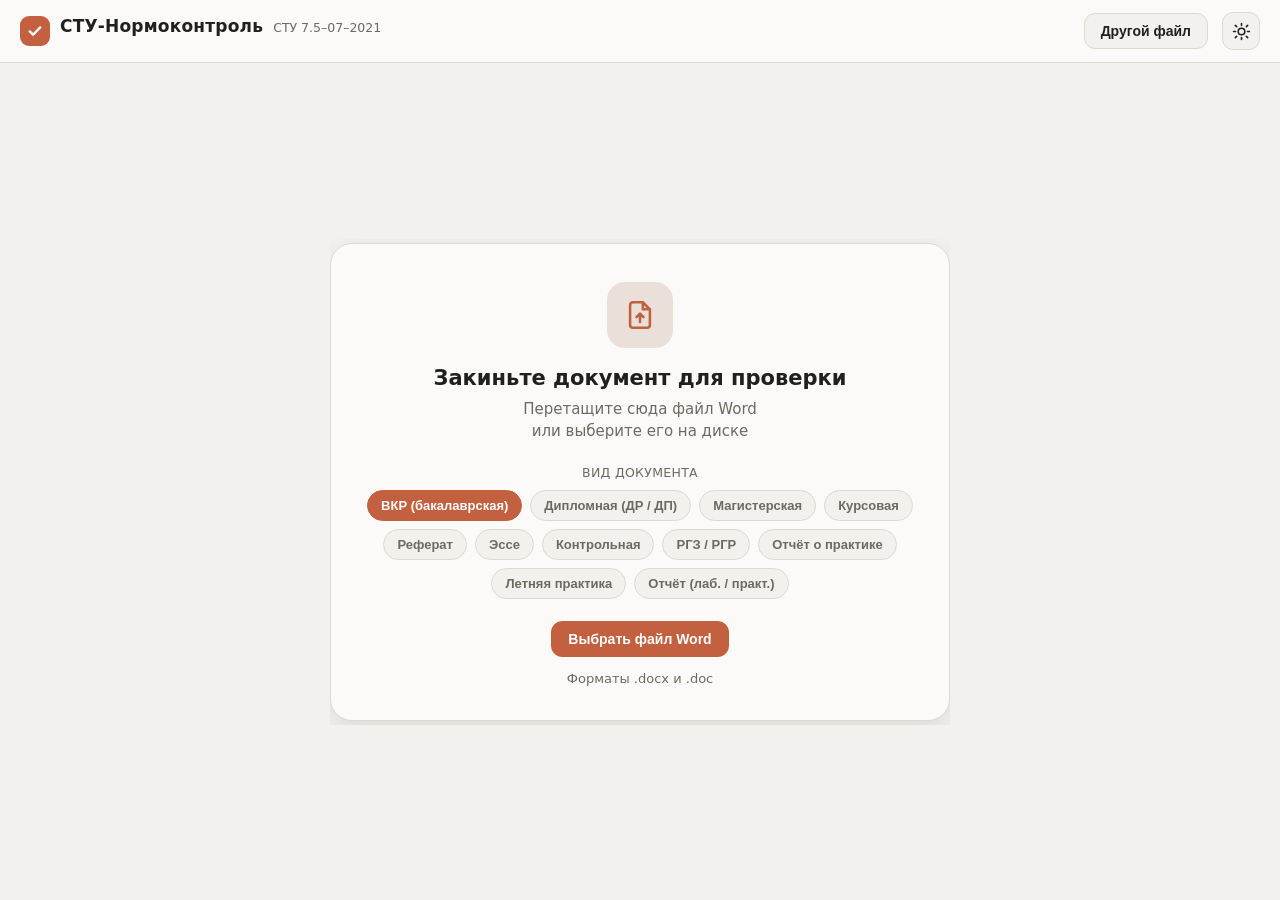
==== index.html @ 673c90f5 "Автоисправление регистра в перечислениях, проверка точки в конце записи источника" ====
<!DOCTYPE html>
<html lang="ru" data-theme="light">
<head>
  <meta charset="UTF-8" />
  <meta name="viewport" content="width=device-width, initial-scale=1.0" />
  <title>СТУ-Нормоконтроль</title>
  <link rel="icon" type="image/svg+xml" href="favicon.svg" />
  <link rel="icon" type="image/svg+xml" href="data:image/svg+xml,%3Csvg%20xmlns='http://www.w3.org/2000/svg'%20viewBox='0%200%2064%2064'%3E%3Crect%20x='2'%20y='2'%20width='60'%20height='60'%20rx='15'%20fill='%23C2603F'/%3E%3Cpath%20d='M18%2033.5%2027.5%2043%2046%2021'%20fill='none'%20stroke='%23fff'%20stroke-width='7.5'%20stroke-linecap='round'%20stroke-linejoin='round'/%3E%3C/svg%3E" />
  <link rel="apple-touch-icon" href="favicon.svg" />
  <link rel="stylesheet" href="css/styles.css" />
</head>
<body>
  <div class="app">
    <!-- ============================================================ топбар -->
    <header class="topbar">
      <div class="brand">
        <span class="logo" aria-hidden="true">
          <svg viewBox="0 0 24 24" fill="none" stroke="currentColor" stroke-width="3.2" stroke-linecap="round" stroke-linejoin="round"><path d="M5 12.6l4.4 4.4L19 7.2"></path></svg>
        </span>
        <h1>СТУ-Нормоконтроль</h1>
        <span class="sub">СТУ 7.5–07–2021</span>
      </div>
      <div class="spacer"></div>
      <span class="file-name" id="topfile"></span>
      <button class="btn" id="back-btn" title="Вернуться к началу" style="display:none">← Новый документ</button>
      <button class="btn" id="new-btn" title="Проверить другой файл">Другой файл</button>
      <button class="btn primary" id="fix-btn" title="Исправить и скачать .docx" style="display:none">Исправить .docx</button>
      <button class="btn" id="report-btn" title="Скачать отчёт о замечаниях" style="display:none">Отчёт</button>
      <button class="icon-btn" id="theme-btn" title="Сменить тему">
        <svg id="ico-sun" viewBox="0 0 24 24" fill="none" stroke="currentColor" stroke-width="2" stroke-linecap="round">
          <circle cx="12" cy="12" r="4.2"></circle>
          <path d="M12 2v2.4M12 19.6V22M4.2 4.2l1.7 1.7M18.1 18.1l1.7 1.7M2 12h2.4M19.6 12H22M4.2 19.8l1.7-1.7M18.1 5.9l1.7-1.7"></path>
        </svg>
        <svg id="ico-moon" viewBox="0 0 24 24" fill="none" stroke="currentColor" stroke-width="2" stroke-linecap="round" style="display:none">
          <path d="M21 12.8A9 9 0 1 1 11.2 3a7 7 0 0 0 9.8 9.8Z"></path>
        </svg>
      </button>
    </header>

    <!-- ==================================================== стартовый экран -->
    <section class="screen" id="screen-start">
      <div class="drop-layer">
        <div class="drop-col">
          <div class="drop-card" id="drop-card">
          <div class="drop-icon">
            <svg viewBox="0 0 24 24" fill="none" stroke="currentColor" stroke-width="1.8" stroke-linecap="round" stroke-linejoin="round">
              <path d="M14 3v5h5"></path>
              <path d="M14 3H7a2 2 0 0 0-2 2v14a2 2 0 0 0 2 2h10a2 2 0 0 0 2-2V8Z"></path>
              <path d="M12 17v-6M9.5 13.5 12 11l2.5 2.5"></path>
            </svg>
          </div>
          <h2 class="drop-title">Закиньте документ для проверки</h2>
          <p class="drop-text">Перетащите сюда файл Word<br>или выберите его на диске</p>
          <div class="types" id="type-chips">
            <span class="types-label">Вид документа</span>
          </div>
          <button class="btn primary" id="pick-btn">Выбрать файл Word</button>
          <div class="drop-hint-inline">Форматы .docx и .doc</div>
          <input type="file" id="file-input" accept=".docx,.doc" hidden />
          </div>
          <div class="history-card" id="history-card" style="display:none">
            <div class="history-head">
              <span class="history-title">История проверок</span>
              <button class="history-clear" id="history-clear" title="Очистить историю">Очистить</button>
            </div>
            <div id="history-list"></div>
          </div>
        </div>
      </div>
    </section>

    <!-- ======================================================== обработка -->
    <section class="screen" id="screen-processing" style="display:none">
      <div class="drop-layer">
        <div class="flow-card">
          <div class="flow-head">
            <div class="wave-ico"><span></span><span></span><span></span><span></span><span></span></div>
            <div>
              <h2>Обработка документа</h2>
              <div class="fname" id="proc-name"></div>
            </div>
          </div>
          <div class="progress"><i id="proc-bar"></i></div>
          <ul class="steps" id="proc-steps"></ul>
        </div>
      </div>
    </section>

    <!-- ======================================================= результат -->
    <section class="workspace" id="workspace">
      <aside class="panel left" id="panel-left">
        <div class="panel-head" id="head-left">
          <span class="panel-title">Замечания</span>
          <button class="panel-toggle" data-side="left" title="Свернуть / развернуть">‹</button>
        </div>
        <div class="panel-body">
          <div class="summary">
            <div class="sum-card err"><b id="sum-err">0</b><span>ошибки</span></div>
            <div class="sum-card warn"><b id="sum-warn">0</b><span>предупр.</span></div>
            <div class="sum-card info"><b id="sum-info">0</b><span>инфо</span></div>
          </div>
          <div class="filters">
            <span class="filter-chip active" data-level="all">Все</span>
            <span class="filter-chip" data-level="error">Ошибки</span>
            <span class="filter-chip" data-level="warning">Предупреждения</span>
            <span class="filter-chip" data-level="info">Инфо</span>
            <span class="filter-chip" data-level="ai">ИИ</span>
          </div>
          <div class="find-list" id="find-list"></div>
        </div>
      </aside>

      <main class="viewer" id="viewer"></main>

      <aside class="panel right" id="panel-right">
        <div class="panel-head" id="head-right">
          <span class="panel-title">Листы</span>
          <button class="panel-toggle" data-side="right" title="Свернуть / развернуть">›</button>
        </div>
        <div class="panel-body">
          <div class="file-meta" id="file-meta"></div>
          <div id="page-list"></div>
        </div>
      </aside>
    </section>
  </div>

  <!-- ================================================== исправление .docx -->
  <div class="modal-backdrop" id="fix-dialog" style="display:none">
    <div class="modal">
      <h3>Исправить и скачать .docx</h3>
      <p class="modal-hint">Word откроет файл штатно; исправляется только word/document.xml.</p>
      <label class="opt"><input type="checkbox" id="opt-font" checked> Шрифт Times New Roman, 14</label>
      <label class="opt"><input type="checkbox" id="opt-align" checked> Выравнивание по ширине</label>
      <label class="opt"><input type="checkbox" id="opt-indent" checked> Абзацный отступ 12,5 мм</label>
      <label class="opt"><input type="checkbox" id="opt-spacing" checked> Межстрочный интервал 1,0 / 1,5</label>
      <label class="opt"><input type="checkbox" id="opt-page" checked> Формат А4 и поля</label>
      <label class="opt"><input type="checkbox" id="opt-dash" checked> Тире в диапазонах чисел</label>
      <label class="opt"><input type="checkbox" id="opt-text" checked> Пробелы и знаки препинания</label>
      <label class="opt"><input type="checkbox" id="opt-emph" checked> Подчёркивание, цвет и лишние прописные</label>
      <label class="opt"><input type="checkbox" id="opt-toc" checked> Содержание: номера страниц и регистр</label>
      <div class="modal-actions">
        <button class="btn" id="fix-cancel">Отмена</button>
        <button class="btn primary" id="fix-ok">Скачать .docx</button>
      </div>
    </div>
  </div>

  <div class="drop-overlay" id="drop-overlay" style="display:none"><span>Отпустите файл, чтобы проверить</span></div>

  <script src="vendor/fflate.min.js"></script>
  <script src="js/docx.js"></script>
  <script src="js/rules.js"></script>
  <script src="js/render.js"></script>
  <script src="js/fix.js"></script>
  <script src="js/app.js"></script>
</body>
</html>
---- css/styles.css ----
:root {
  --bg: #F2F1EE; --bg2: #FBFAF8; --bg3: #E9E7E2; --line: #DCD9D2;
  --text: #20201E; --muted: #6D6A63; --accent: #C2603F; --accent-soft: #EADFD9;
  --paper: #FFFFFF; --paper-line: #E2E0DA;
  --err: #C43D3D; --warn: #B4791F; --info: #3E6FB0;
  --err-bg: rgba(196, 61, 61, .10);
  --warn-bg: rgba(180, 121, 31, .12);
  --info-bg: rgba(62, 111, 176, .10);
  --shadow: 0 10px 30px rgba(30, 25, 20, .10);
  color-scheme: light;
}
:root[data-theme="dark"] {
  --bg: #111113; --bg2: #161618; --bg3: #1E1E22; --line: #2A2A30;
  --text: #E7E7E9; --muted: #8C8C95; --accent: #C15A5F; --accent-soft: #2A1D1F;
  --paper: #FFFFFF; --paper-line: #E2E0DA;
  --err: #E57373; --warn: #E0A94A; --info: #7AA7E6;
  --err-bg: rgba(229, 115, 115, .14);
  --warn-bg: rgba(224, 169, 74, .14);
  --info-bg: rgba(122, 167, 230, .14);
  --shadow: 0 10px 30px rgba(0, 0, 0, .45);
  color-scheme: dark;
}

* { box-sizing: border-box; }
html, body { height: 100%; }
body {
  margin: 0; background: var(--bg); color: var(--text);
  font-family: "Inter", "Segoe UI", system-ui, -apple-system, "Noto Sans", sans-serif;
  font-size: 15px; overflow: hidden;
  transition: background .5s ease, color .5s ease;
}

/* --------------------------------------------------- wave theme transition */
::view-transition-old(root), ::view-transition-new(root) { animation: none; mix-blend-mode: normal; }
::view-transition-old(root) { z-index: 1; }
::view-transition-new(root) { z-index: 2; }
html.vt-wave::view-transition-new(root) { animation: vt-reveal .62s cubic-bezier(.22,1,.36,1) forwards; }
html.vt-wave::view-transition-old(root) { animation: none; }
@keyframes vt-reveal {
  from { clip-path: circle(0% at var(--vt-x, 90%) var(--vt-y, 4%)); }
  to   { clip-path: circle(150% at var(--vt-x, 90%) var(--vt-y, 4%)); }
}

/* ------------------------------------------------------------------ shell */
.app { display: flex; flex-direction: column; height: 100vh; }
.topbar {
  display: flex; align-items: center; gap: 14px; padding: 12px 20px;
  border-bottom: 1px solid var(--line); background: var(--bg2); flex: 0 0 auto; z-index: 5;
}
.brand { display: flex; align-items: baseline; gap: 10px; min-width: 0; }
.brand .logo {
  width: 30px; height: 30px; border-radius: 9px; background: var(--accent);
  display: grid; place-items: center; color: #fff; flex: 0 0 auto;
  align-self: center;
}
.brand .logo svg { width: 18px; height: 18px; display: block; }
.brand h1 { font-size: 17px; margin: 0; font-weight: 700; letter-spacing: .2px; }
.brand .sub { color: var(--muted); font-size: 12.5px; }
.spacer { flex: 1 1 auto; }
.topbar .file-name { color: var(--muted); font-size: 13px; max-width: 40vw; overflow: hidden; text-overflow: ellipsis; white-space: nowrap; }

.icon-btn {
  width: 38px; height: 38px; border-radius: 11px; border: 1px solid var(--line);
  background: var(--bg); color: var(--text); cursor: pointer; display: grid; place-items: center;
  transition: background .2s, transform .15s, border-color .2s;
}
.icon-btn:hover { background: var(--bg3); }
.icon-btn:active { transform: scale(.94); }
.icon-btn svg { width: 19px; height: 19px; }

.btn {
  border: 1px solid var(--line); background: var(--bg); color: var(--text);
  padding: 9px 16px; border-radius: 11px; cursor: pointer; font-size: 14px; font-weight: 600;
  transition: background .2s, border-color .2s, transform .12s;
}
.btn:hover { background: var(--bg3); }
.btn:active { transform: scale(.97); }
.btn.primary { background: var(--accent); border-color: var(--accent); color: #fff; }
.btn.primary:hover { filter: brightness(1.06); }

/* --------------------------------------------------------------- start view */
.screen { flex: 1 1 auto; min-height: 0; position: relative; }
.drop-layer {
  position: absolute; inset: 0; display: flex; align-items: center; justify-content: center;
  padding: 24px; overflow: auto;
}
.drop-col { display: flex; flex-direction: column; gap: 16px; width: min(620px, 94vw); max-height: 100%; overflow: auto; padding: 4px 0; }
.drop-col .drop-card { width: 100%; }
.history-card { background: var(--bg2); border: 1px solid var(--line); border-radius: 16px; padding: 14px 16px; box-shadow: var(--shadow); }
.history-title { font-weight: 700; font-size: 12.5px; text-transform: uppercase; letter-spacing: .3px; color: var(--muted); }
.history-head { display: flex; align-items: center; justify-content: space-between; gap: 10px; margin-bottom: 8px; }
.history-clear { border: 1px solid var(--line); background: var(--bg); color: var(--muted); border-radius: 8px; padding: 3px 10px; font-size: 12px; cursor: pointer; }
.history-clear:hover { background: var(--bg3); color: var(--text); }
.hist-item { display: flex; align-items: center; gap: 10px; padding: 8px 6px; border-radius: 9px; cursor: pointer; border-bottom: 1px solid var(--line); }
.hist-item:last-child { border-bottom: none; }
.hist-item:hover { background: var(--bg3); }
.hist-name { font-weight: 600; font-size: 13.5px; overflow: hidden; text-overflow: ellipsis; white-space: nowrap; max-width: 55%; }
.hist-meta { margin-left: auto; display: flex; gap: 6px; align-items: center; color: var(--muted); font-size: 11.5px; white-space: nowrap; }
.drop-overlay { position: fixed; inset: 0; z-index: 60; display: flex; align-items: center; justify-content: center; background: color-mix(in srgb, var(--bg) 72%, transparent); pointer-events: none; }
.drop-overlay span { border: 2px dashed var(--accent); border-radius: 18px; padding: 26px 34px; font-size: 18px; font-weight: 700; color: var(--accent); background: var(--bg2); }
.drop-card {
  width: min(620px, 94vw); background: var(--bg2); border: 1px solid var(--line);
  border-radius: 22px; padding: 34px 30px; text-align: center; box-shadow: var(--shadow);
  transition: border-color .2s, background .2s, transform .2s;
}
.drop-card.dragover { border-color: var(--accent); background: var(--accent-soft); transform: translateY(-2px); }
.drop-icon {
  width: 66px; height: 66px; margin: 4px auto 18px; border-radius: 18px;
  background: var(--accent-soft); color: var(--accent); display: grid; place-items: center;
}
.drop-icon svg { width: 34px; height: 34px; }
.drop-title { font-size: 21px; font-weight: 750; margin: 0 0 8px; }
.drop-text { color: var(--muted); margin: 0 0 22px; line-height: 1.5; }
.drop-hint-inline { color: var(--muted); font-size: 13px; margin-top: 14px; }
.types { display: flex; flex-wrap: wrap; gap: 8px; justify-content: center; margin: 0 0 22px; }
.type-chip {
  border: 1px solid var(--line); background: var(--bg); color: var(--muted);
  padding: 7px 13px; border-radius: 999px; cursor: pointer; font-size: 13px; font-weight: 600;
  transition: all .18s;
}
.type-chip:hover { border-color: var(--accent); color: var(--text); }
.type-chip.active { background: var(--accent); border-color: var(--accent); color: #fff; }
.types-label { width: 100%; text-align: center; color: var(--muted); font-size: 12.5px; letter-spacing: .3px; text-transform: uppercase; margin-bottom: 2px; }

/* -------------------------------------------------------------- processing */
.flow-card {
  width: min(560px, 94vw); background: var(--bg2); border: 1px solid var(--line);
  border-radius: 20px; padding: 30px; box-shadow: var(--shadow);
}
.flow-head { display: flex; align-items: center; gap: 14px; margin-bottom: 20px; }
.wave-ico { display: flex; align-items: flex-end; gap: 3px; height: 30px; width: 34px; }
.wave-ico span { width: 4px; border-radius: 3px; background: var(--accent); animation: wv 1s ease-in-out infinite; }
.wave-ico span:nth-child(1){ animation-delay: -.9s } .wave-ico span:nth-child(2){ animation-delay: -.7s }
.wave-ico span:nth-child(3){ animation-delay: -.5s } .wave-ico span:nth-child(4){ animation-delay: -.3s }
.wave-ico span:nth-child(5){ animation-delay: -.1s }
@keyframes wv { 0%,100%{height:7px} 50%{height:30px} }
.flow-head h2 { margin: 0; font-size: 17px; font-weight: 700; }
.flow-head .fname { color: var(--muted); font-size: 13px; margin-top: 2px; max-width: 380px; overflow: hidden; text-overflow: ellipsis; white-space: nowrap; }
.progress { height: 8px; border-radius: 999px; background: var(--bg3); overflow: hidden; margin-bottom: 16px; }
.progress > i { display: block; height: 100%; width: 0; background: var(--accent); border-radius: 999px; transition: width .4s cubic-bezier(.22,1,.36,1); }
.steps { list-style: none; padding: 0; margin: 0; }
.steps li { display: flex; align-items: center; gap: 10px; padding: 6px 0; color: var(--muted); font-size: 14px; transition: color .3s; }
.steps li .dot { width: 16px; height: 16px; border-radius: 50%; border: 2px solid var(--line); flex: 0 0 auto; display: grid; place-items: center; }
.steps li .dot svg { width: 9px; height: 9px; opacity: 0; color: #fff; }
.steps li.done { color: var(--text); }
.steps li.done .dot { border-color: var(--accent); background: var(--accent); }
.steps li.done .dot svg { opacity: 1; }
.steps li.active { color: var(--text); }
.steps li.active .dot { border-color: var(--accent); animation: pulse 1.1s ease-in-out infinite; }
@keyframes pulse { 0%,100%{box-shadow:0 0 0 0 var(--accent-soft)} 50%{box-shadow:0 0 0 6px var(--accent-soft)} }

/* --------------------------------------------------------------- workspace */
.workspace {
  display: none; flex: 1 1 auto; min-height: 0; grid-template-columns: 350px 1fr 230px;
  transition: grid-template-columns .34s cubic-bezier(.22, 1, .36, 1);
}
.workspace.on { display: grid; }
.workspace.left-collapsed { grid-template-columns: 46px 1fr 230px; }
.workspace.right-collapsed { grid-template-columns: 350px 1fr 46px; }
.workspace.left-collapsed.right-collapsed { grid-template-columns: 46px 1fr 46px; }
.panel { background: var(--bg2); min-height: 0; display: flex; flex-direction: column; overflow: hidden; }
.panel.left { border-right: 1px solid var(--line); }
.panel.right { border-left: 1px solid var(--line); }
.panel-head {
  padding: 11px 14px; border-bottom: 1px solid var(--line); font-weight: 700; font-size: 13px;
  letter-spacing: .3px; text-transform: uppercase; color: var(--muted); flex: 0 0 auto;
  display: flex; align-items: center; justify-content: space-between; gap: 8px; cursor: pointer; user-select: none;
  transition: padding .34s cubic-bezier(.22, 1, .36, 1);
}
.panel-head:hover { background: var(--bg3); }
.panel-title {
  display: inline-block; white-space: nowrap; overflow: hidden; max-width: 240px; vertical-align: middle;
  transition: max-width .34s cubic-bezier(.22, 1, .36, 1), opacity .24s ease;
}
.panel-toggle {
  border: none; background: transparent; color: var(--muted); cursor: pointer;
  font-size: 18px; line-height: 1; padding: 0 6px; border-radius: 7px; font-weight: 700;
  transition: background .2s, color .2s;
}
.panel-toggle:hover { background: var(--bg); color: var(--text); }
.panel-body {
  overflow: auto; min-height: 0; flex: 1 1 auto;
  transition: opacity .3s ease, transform .34s cubic-bezier(.22, 1, .36, 1);
}
.panel.collapsed .panel-body { opacity: 0; pointer-events: none; overflow: hidden; transform: scale(.97); }
.panel.collapsed .panel-title { max-width: 0; opacity: 0; }
.panel.collapsed .panel-head { justify-content: center; padding-left: 4px; padding-right: 4px; }

.summary { display: flex; gap: 8px; padding: 14px 14px 6px; }
.sum-card { flex: 1; border: 1px solid var(--line); border-radius: 13px; padding: 10px 8px; text-align: center; background: var(--bg); }
.sum-card b { display: block; font-size: 21px; font-weight: 800; line-height: 1.1; }
.sum-card span { font-size: 11.5px; color: var(--muted); }
.sum-card.err b { color: var(--err); } .sum-card.warn b { color: var(--warn); } .sum-card.info b { color: var(--info); }
.sum-card.err { border-color: color-mix(in srgb, var(--err) 40%, var(--line)); }
.sum-card.warn { border-color: color-mix(in srgb, var(--warn) 40%, var(--line)); }
.sum-card.info { border-color: color-mix(in srgb, var(--info) 40%, var(--line)); }

.filters { display: flex; gap: 6px; padding: 4px 14px 10px; flex-wrap: wrap; }
.filter-chip { border: 1px solid var(--line); background: var(--bg); color: var(--muted); border-radius: 999px; padding: 5px 11px; font-size: 12px; cursor: pointer; font-weight: 600; }
.filter-chip.active { color: var(--text); border-color: var(--accent); }

.find-list { padding: 4px 12px 20px; }
.find-group { margin-bottom: 6px; }
.find-item {
  border: 1px solid var(--line); border-left: 3px solid var(--line); border-radius: 11px;
  padding: 10px 12px; margin-bottom: 8px; background: var(--bg); cursor: pointer;
  transition: border-color .15s, background .15s, transform .1s;
}
.find-item:hover { background: var(--bg3); }
.find-item:active { transform: scale(.995); }
.find-item.err { border-left-color: var(--err); }
.find-item.warn { border-left-color: var(--warn); }
.find-item.info { border-left-color: var(--info); }
.find-item.ai { border-left-color: #E9C93F; background: linear-gradient(90deg, rgba(255,242,160,.22), transparent 60%); }
.find-item .fi-ai { color: #8a6d00; background: #FFF2A0; border-radius: 6px; padding: 0 6px; font-size: 11px; font-weight: 700; margin-left: 6px; }
.find-item .fi-top { display: flex; align-items: center; gap: 8px; }
.find-item .fi-title { font-weight: 700; font-size: 13.5px; }
.find-item .fi-badge { margin-left: auto; font-size: 11px; color: var(--muted); border: 1px solid var(--line); border-radius: 999px; padding: 1px 8px; white-space: nowrap; }
.find-item .fi-detail { color: var(--muted); font-size: 13px; margin-top: 5px; line-height: 1.45; }
.find-item .fi-rec { color: var(--text); font-size: 12.5px; margin-top: 6px; line-height: 1.45; }
.find-item .fi-rec b { color: var(--accent); font-weight: 700; }
.find-item .fi-ref { color: var(--muted); font-size: 11.5px; margin-top: 6px; opacity: .85; }
.no-find { text-align: center; color: var(--muted); padding: 40px 20px; }

/* viewer */
.viewer { overflow: auto; background: var(--bg3); min-height: 0; padding: 26px 0 60px; }
.stu-page-wrap { display: flex; flex-direction: column; align-items: center; margin-bottom: 34px; }
.stu-hrule-row { width: max-content; }
.stu-sheet-row { display: flex; gap: 8px; align-items: flex-start; }
.stu-sheet {
  background: var(--paper); border: 1px solid var(--paper-line); box-shadow: var(--shadow);
  position: relative; flex: 0 0 auto; overflow: hidden;
}
.stu-flow { position: absolute; overflow: hidden; color: #111; }
.stu-flow .stu-p { margin: 0; }
.stu-p { white-space: pre-wrap; word-wrap: break-word; overflow-wrap: break-word; }
.stu-listmark { font-weight: inherit; }
.stu-tab { height: 0.75em; }
.stu-tab-dot { border-bottom: 2px dotted #666; }
.stu-tab-hyphen { border-bottom: 1px dashed #666; }
.stu-tab-underscore { border-bottom: 1px solid #666; }
.stu-toc { display: flex; flex-wrap: nowrap; align-items: flex-end; text-align: left !important; white-space: normal; }
.stu-toc-cell { white-space: normal; min-width: 0; }
.stu-toc-leader { flex: 1 1 auto; min-width: 1.2em; margin: 0 6px 0.18em; border-bottom: 2px dotted #666; height: 0.8em; }
.stu-toc-cell:last-child { white-space: nowrap; margin-left: 2px; }
.stu-footer { position: absolute; text-align: center; color: #111; }

/* rulers */
.stu-hrule { position: relative; height: 24px; margin-left: 26px; border-radius: 6px 6px 0 0; background: #F6F5F2; border: 1px solid var(--paper-line); border-bottom: none; overflow: hidden; }
:root[data-theme="dark"] .stu-hrule { background: #2b2b30; border-color: #3a3a42; }
.stu-rule-margin { position: absolute; top: 0; bottom: 0; background: repeating-linear-gradient(45deg, transparent, transparent 5px, rgba(120,120,120,.18) 5px, rgba(120,120,120,.18) 6px); }
.stu-rule-tick { position: absolute; bottom: 0; width: 1px; height: 5px; background: rgba(120,120,120,.5); }
.stu-rule-tick.major { height: 9px; }
.stu-rule-lab { position: absolute; top: 2px; font-size: 9px; color: #8a8a8a; transform: translateX(2px); }
.stu-rule-indent-ref { position: absolute; bottom: 0; width: 0; height: 0; border-left: 5px solid transparent; border-right: 5px solid transparent; border-bottom: 9px solid var(--accent); transform: translateX(-5px); }
.stu-rule-zero { position: absolute; top: 0; bottom: 0; width: 2px; background: var(--accent); opacity: .55; transform: translateX(-1px); }
.stu-rule-err { position: absolute; top: 0; width: 7px; height: 7px; border-radius: 50%; transform: translateX(-3px); }
.stu-rule-err.err { background: #C43D3D; }
.stu-rule-err.warn { background: #D99A2B; }
.stu-vrule { position: relative; width: 22px; background: #F6F5F2; border: 1px solid var(--paper-line); border-right: none; border-radius: 6px 0 0 6px; overflow: hidden; }
:root[data-theme="dark"] .stu-vrule { background: #2b2b30; border-color: #3a3a42; }
.stu-rule-margin-v { position: absolute; left: 0; right: 0; background: repeating-linear-gradient(45deg, transparent, transparent 5px, rgba(120,120,120,.18) 5px, rgba(120,120,120,.18) 6px); }
.stu-rule-tick-v { position: absolute; left: 0; height: 1px; width: 6px; background: rgba(120,120,120,.5); }
.stu-rule-lab-v { position: absolute; left: 7px; font-size: 8.5px; color: #8a8a8a; transform: translateY(-5px); }

/* page marks */
.stu-marked { position: relative; cursor: pointer; }
.stu-mk-err { border-bottom: 2px solid var(--err); }
.stu-mk-warn { border-bottom: 2px solid var(--warn); }
.stu-mk-info { border-bottom: 2px dotted var(--info); }
/* Замечания уровня листа: обводим весь лист или колонтитул */
.stu-page-err { outline: 2px solid var(--err); outline-offset: -3px; }
.stu-page-warn { outline: 2px solid var(--warn); outline-offset: -3px; }
.stu-page-info { outline: 2px solid var(--info); outline-offset: -3px; }
.stu-footer.stu-page-err, .stu-footer.stu-page-warn, .stu-footer.stu-page-info { outline-offset: 2px; border-radius: 4px; }
.stu-num-mark { color: #9a9a9a; border: 1px dashed var(--warn); border-radius: 4px; }
/* следы машинного текста и нестандартные символы – жёлтым */
.stu-ai { background: #FFF2A0; box-shadow: 0 0 0 1px #E9C93F inset; border-radius: 2px; }
.stu-char-marker { display: inline-block; min-width: 8px; height: 8px; vertical-align: middle; background: #E9C93F; border: 1px solid #BFA200; border-radius: 2px; }
.stu-p.stu-marked.stu-ai { background: rgba(255, 242, 160, .55); box-shadow: -3px 0 0 #E9C93F; }
.stu-table.stu-ai { outline: 2px solid #E9C93F; outline-offset: 2px; }
.stu-p.stu-marked.stu-mk-err { box-shadow: -3px 0 0 var(--err); background: var(--err-bg); }
.stu-p.stu-marked.stu-mk-warn { box-shadow: -3px 0 0 var(--warn); background: var(--warn-bg); }
.stu-p.stu-marked.stu-mk-info { box-shadow: -3px 0 0 var(--info); background: var(--info-bg); }
.stu-table { border-collapse: collapse; width: 100%; font-family: "Times New Roman", serif; color: #111; }
.stu-table td { border: 1px solid #444; padding: 2px 6px; vertical-align: top; }
.stu-table tr:first-child td { border-bottom: 3px double #333; }
.stu-table.stu-marked { outline: 2px solid var(--err); outline-offset: 2px; }
.stu-cell-p { margin: 0 !important; }
.stu-img { max-width: 100%; height: auto; }
.stu-img-ph { display: inline-block; border: 1px dashed #999; color: #666; font-size: 12px; padding: 2px 8px; border-radius: 4px; }
.stu-flash { animation: flash 1.1s ease; }
@keyframes flash { 0%,100% { background: transparent; } 30% { background: var(--accent-soft); } }

/* pages panel */
.page-item {
  display: flex; align-items: center; gap: 10px; padding: 9px 14px; cursor: pointer;
  border-bottom: 1px solid var(--line); transition: background .15s;
}
.page-item:hover { background: var(--bg3); }
.page-item.active { background: var(--accent-soft); }
.page-item .pg-num { font-weight: 700; font-size: 13.5px; }
.page-item .pg-meta { margin-left: auto; display: flex; gap: 5px; }
.badge { font-size: 11px; font-weight: 700; border-radius: 999px; padding: 1px 7px; color: #fff; }
.badge.err { background: var(--err); } .badge.warn { background: var(--warn); } .badge.info { background: var(--info); }
.badge.ok { background: #4b9e6a; }

.file-meta { padding: 12px 14px; border-bottom: 1px solid var(--line); }
.file-meta .fm-name { font-weight: 700; font-size: 13.5px; word-break: break-word; }
.file-meta .fm-sub { color: var(--muted); font-size: 12px; margin-top: 3px; }

::-webkit-scrollbar { width: 11px; height: 11px; }
::-webkit-scrollbar-thumb { background: color-mix(in srgb, var(--muted) 40%, transparent); border-radius: 999px; border: 3px solid transparent; background-clip: padding-box; }
::-webkit-scrollbar-thumb:hover { background: color-mix(in srgb, var(--muted) 65%, transparent); background-clip: padding-box; }

/* modal */
.modal-backdrop { position: fixed; inset: 0; background: rgba(0,0,0,.35); display: flex; align-items: center; justify-content: center; z-index: 50; }
.modal { width: min(420px, 94vw); background: var(--bg2); border: 1px solid var(--line); border-radius: 16px; padding: 20px 22px; box-shadow: var(--shadow); }
.modal h3 { margin: 0 0 6px; font-size: 17px; }
.modal-hint { color: var(--muted); font-size: 12.5px; margin: 0 0 14px; }
.modal .opt { display: flex; align-items: center; gap: 9px; padding: 7px 0; font-size: 14px; cursor: pointer; }
.modal .opt input { width: 16px; height: 16px; accent-color: var(--accent); }
.modal-actions { display: flex; justify-content: flex-end; gap: 10px; margin-top: 16px; }

@media (max-width: 1100px) {
  .workspace { grid-template-columns: 300px 1fr 170px; }
}
@media (max-width: 860px) {
  .workspace { grid-template-columns: 1fr; }
  .panel.left, .panel.right { display: none; }
}
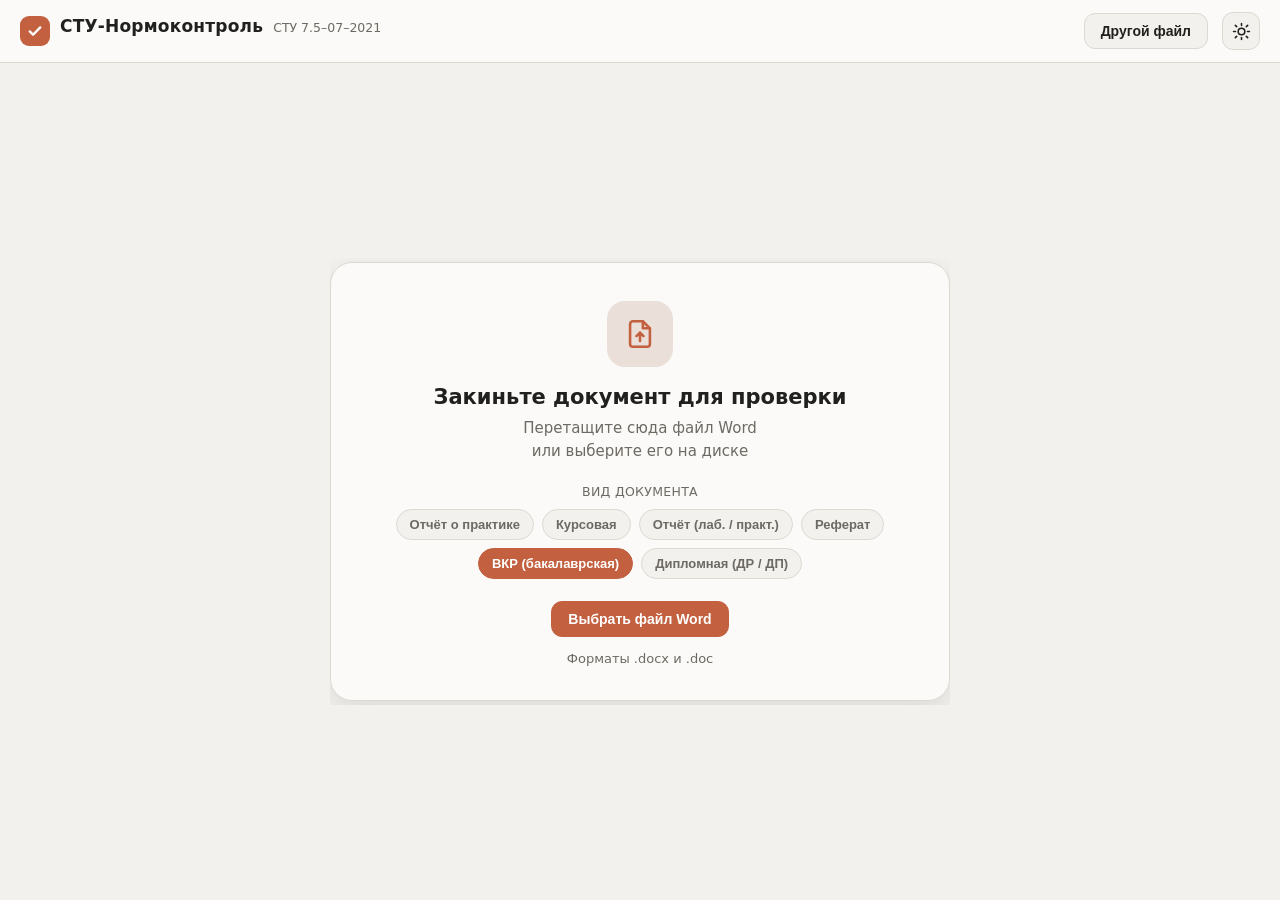
==== commit 8b17f5ee: "Ссылки кликабельны с подтверждением, клик по листу открывает замечание, текст фигур нужного размера," ====
--- a/index.html
+++ b/index.html
@@ -22,6 +22,9 @@
       </div>
       <div class="spacer"></div>
       <span class="file-name" id="topfile"></span>
+      <label class="type-badge" id="toptype-wrap" title="Вид документа (определён автоматически, можно изменить)" style="display:none">Вид&nbsp;
+        <select id="toptype"></select>
+      </label>
       <button class="btn" id="back-btn" title="Вернуться к началу" style="display:none">← Новый документ</button>
       <button class="btn" id="new-btn" title="Проверить другой файл">Другой файл</button>
       <button class="btn primary" id="fix-btn" title="Исправить и скачать .docx" style="display:none">Исправить .docx</button>
@@ -138,10 +141,24 @@
       <label class="opt"><input type="checkbox" id="opt-dash" checked> Тире в диапазонах чисел</label>
       <label class="opt"><input type="checkbox" id="opt-text" checked> Пробелы и знаки препинания</label>
       <label class="opt"><input type="checkbox" id="opt-emph" checked> Подчёркивание, цвет и лишние прописные</label>
+      <label class="opt"><input type="checkbox" id="opt-marker" checked> Перечисления: тире и знаки (; и .)</label>
+      <label class="opt"><input type="checkbox" id="opt-section" checked> Разрывы страниц перед разделами</label>
       <label class="opt"><input type="checkbox" id="opt-toc" checked> Содержание: номера страниц и регистр</label>
       <div class="modal-actions">
         <button class="btn" id="fix-cancel">Отмена</button>
         <button class="btn primary" id="fix-ok">Скачать .docx</button>
+      </div>
+    </div>
+  </div>
+
+  <div class="modal-backdrop" id="link-dialog" style="display:none">
+    <div class="modal">
+      <h3>Переход по ссылке</h3>
+      <p class="modal-hint">Эта ссылка может быть небезопасной. Открыть её в новой вкладке?</p>
+      <div class="link-url" id="link-url"></div>
+      <div class="modal-actions">
+        <button class="btn" id="link-no">Нет</button>
+        <button class="btn primary" id="link-yes">Да, открыть</button>
       </div>
     </div>
   </div>
--- a/css/styles.css
+++ b/css/styles.css
@@ -28,7 +28,12 @@
   font-family: "Inter", "Segoe UI", system-ui, -apple-system, "Noto Sans", sans-serif;
   font-size: 15px; overflow: hidden;
   transition: background .5s ease, color .5s ease;
-}
+  /* Интерфейс (линейки, панель замечаний, верхняя часть) выделять нельзя. */
+  -webkit-user-select: none; user-select: none;
+}
+/* Выделять можно только текст документа на листе. */
+.stu-flow, .stu-flow * { -webkit-user-select: text; user-select: text; }
+input, textarea, [contenteditable] { -webkit-user-select: text; user-select: text; }
 
 /* --------------------------------------------------- wave theme transition */
 ::view-transition-old(root), ::view-transition-new(root) { animation: none; mix-blend-mode: normal; }
@@ -58,6 +63,8 @@
 .brand .sub { color: var(--muted); font-size: 12.5px; }
 .spacer { flex: 1 1 auto; }
 .topbar .file-name { color: var(--muted); font-size: 13px; max-width: 40vw; overflow: hidden; text-overflow: ellipsis; white-space: nowrap; }
+.type-badge { display: inline-flex; align-items: center; gap: 4px; font-size: 12.5px; color: var(--muted); background: var(--bg2); border: 1px solid var(--line); border-radius: 999px; padding: 4px 10px; }
+.type-badge select { font: inherit; color: var(--text); background: transparent; border: none; outline: none; max-width: 240px; }
 
 .icon-btn {
   width: 38px; height: 38px; border-radius: 11px; border: 1px solid var(--line);
@@ -289,6 +296,9 @@
 .stu-cell-p { margin: 0 !important; }
 .stu-img { max-width: 100%; height: auto; }
 .stu-img-ph { display: inline-block; border: 1px dashed #999; color: #666; font-size: 12px; padding: 2px 8px; border-radius: 4px; }
+.stu-txbx { display: inline-block; white-space: pre-line; vertical-align: top; }
+.stu-link { color: #2b6cb0; text-decoration: underline; cursor: pointer; }
+.link-url { font-family: ui-monospace, SFMono-Regular, monospace; font-size: 12.5px; word-break: break-all; background: var(--bg3); border-radius: 6px; padding: 8px 10px; margin: 8px 0; max-height: 30vh; overflow: auto; }
 .stu-flash { animation: flash 1.1s ease; }
 @keyframes flash { 0%,100% { background: transparent; } 30% { background: var(--accent-soft); } }
 
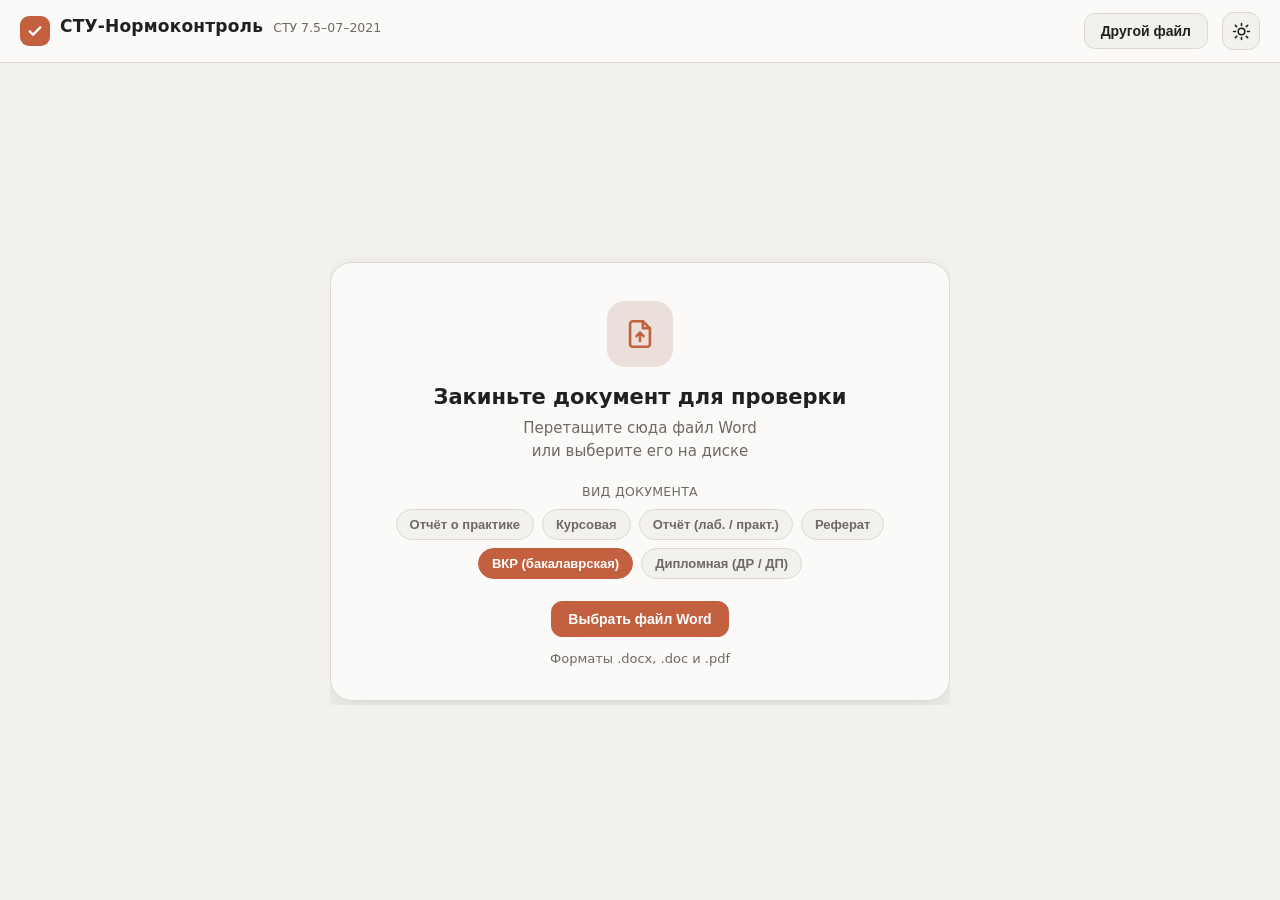
==== commit f2354cb1: "PDF: просмотр страниц через pdf.js и выгрузка готового PDF (html2canvas+jsPDF)" ====
--- a/index.html
+++ b/index.html
@@ -29,6 +29,7 @@
       <button class="btn" id="new-btn" title="Проверить другой файл">Другой файл</button>
       <button class="btn primary" id="fix-btn" title="Исправить и скачать .docx" style="display:none">Исправить .docx</button>
       <button class="btn" id="report-btn" title="Скачать отчёт о замечаниях" style="display:none">Отчёт</button>
+      <button class="btn" id="pdf-btn" title="Сохранить развёртку в PDF" style="display:none">PDF</button>
       <button class="icon-btn" id="theme-btn" title="Сменить тему">
         <svg id="ico-sun" viewBox="0 0 24 24" fill="none" stroke="currentColor" stroke-width="2" stroke-linecap="round">
           <circle cx="12" cy="12" r="4.2"></circle>
@@ -58,8 +59,8 @@
             <span class="types-label">Вид документа</span>
           </div>
           <button class="btn primary" id="pick-btn">Выбрать файл Word</button>
-          <div class="drop-hint-inline">Форматы .docx и .doc</div>
-          <input type="file" id="file-input" accept=".docx,.doc" hidden />
+          <div class="drop-hint-inline">Форматы .docx, .doc и .pdf</div>
+          <input type="file" id="file-input" accept=".docx,.doc,.pdf" hidden />
           </div>
           <div class="history-card" id="history-card" style="display:none">
             <div class="history-head">
@@ -166,6 +167,9 @@
   <div class="drop-overlay" id="drop-overlay" style="display:none"><span>Отпустите файл, чтобы проверить</span></div>
 
   <script src="vendor/fflate.min.js"></script>
+  <script src="vendor/pdf.min.js"></script>
+  <script src="vendor/html2canvas.min.js"></script>
+  <script src="vendor/jspdf.umd.min.js"></script>
   <script src="js/docx.js"></script>
   <script src="js/rules.js"></script>
   <script src="js/render.js"></script>
--- a/css/styles.css
+++ b/css/styles.css
@@ -296,7 +296,7 @@
 .stu-cell-p { margin: 0 !important; }
 .stu-img { max-width: 100%; height: auto; }
 .stu-img-ph { display: inline-block; border: 1px dashed #999; color: #666; font-size: 12px; padding: 2px 8px; border-radius: 4px; }
-.stu-txbx { display: inline-block; white-space: pre-line; vertical-align: top; }
+.stu-txbx { display: inline-block; white-space: pre-line; vertical-align: top; border: 1px dashed #b9b3a8; border-radius: 3px; padding: 1px 4px; }
 .stu-link { color: #2b6cb0; text-decoration: underline; cursor: pointer; }
 .link-url { font-family: ui-monospace, SFMono-Regular, monospace; font-size: 12.5px; word-break: break-all; background: var(--bg3); border-radius: 6px; padding: 8px 10px; margin: 8px 0; max-height: 30vh; overflow: auto; }
 .stu-flash { animation: flash 1.1s ease; }
